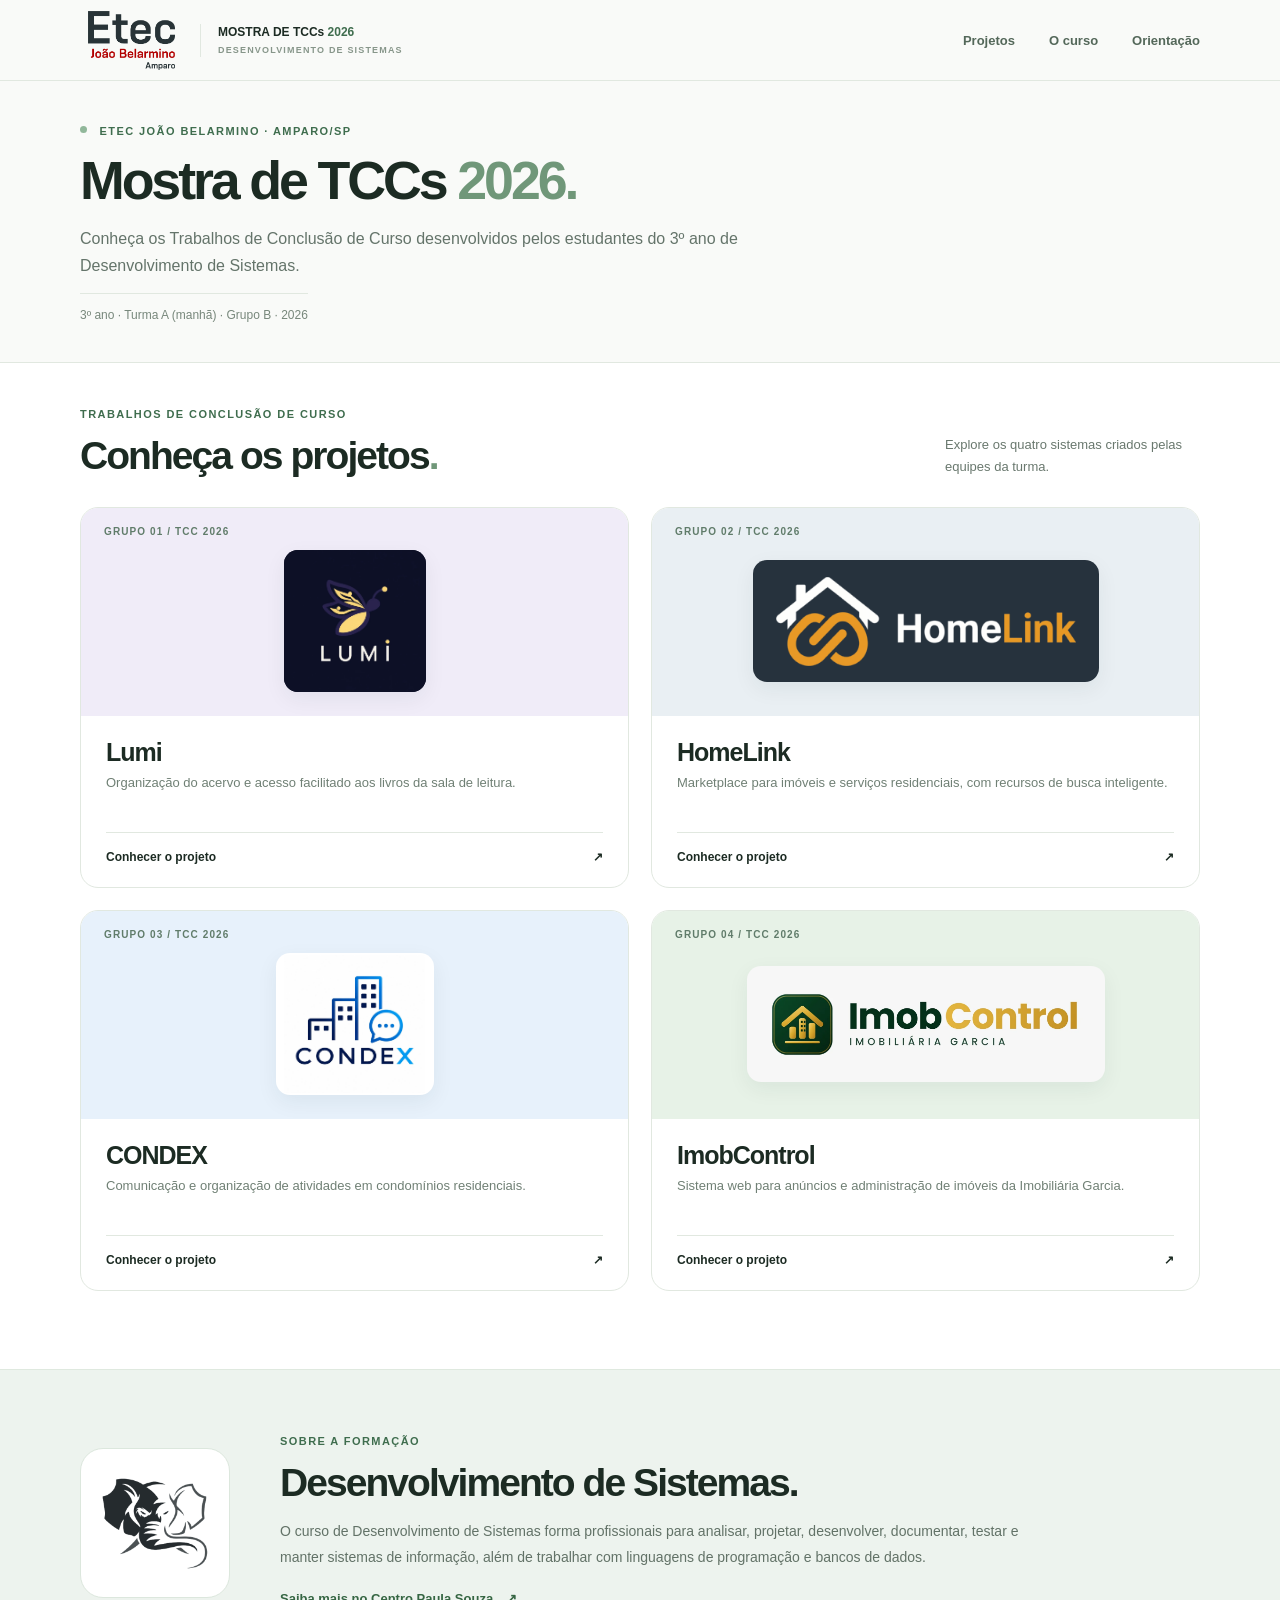
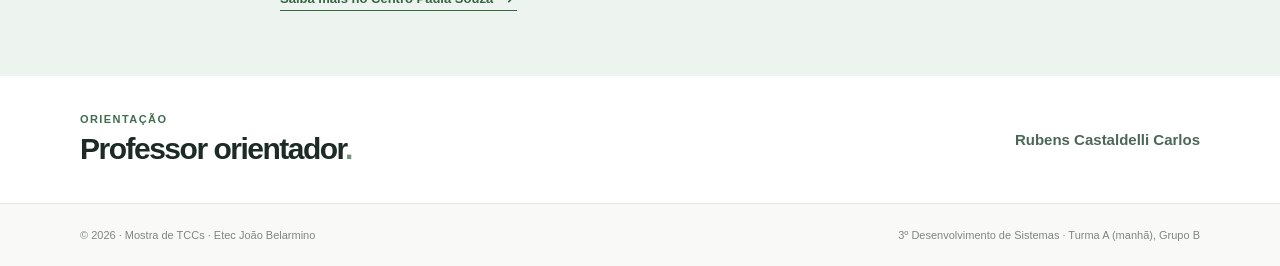
==== index.html @ 837fe692 "Publicação inicial da Mostra de TCCs." ====
<!DOCTYPE html>
<html lang="pt-BR">
<head>
  <meta charset="UTF-8">
  <meta name="viewport" content="width=device-width, initial-scale=1">
  <meta name="theme-color" content="#f9faf8">
  <meta name="description" content="Mostra de TCCs 2026 de Desenvolvimento de Sistemas da Etec João Belarmino. Turma A (manhã), Grupo B.">
  <title>Mostra de TCCs 2026 | Etec João Belarmino</title>
  <link rel="stylesheet" href="css/style.css">
  <script src="js/dados.js" defer></script>
  <script src="js/app.js" defer></script>
</head>
<body data-pagina="inicio">
  <a class="skip-link" href="#conteudo">Ir para o conteúdo</a>

  <!-- Navegação principal; dados e logos em js/dados.js. -->
  <header class="site-header">
    <div class="container header-inner">
      <a class="brand" href="index.html" aria-label="Página inicial da Mostra de TCCs">
        <img class="brand-logo" id="logo-etec" src="assets/img/escola/logo-etec.png" alt="Etec João Belarmino">
        <span class="brand-divider" aria-hidden="true"></span>
        <span class="brand-title">MOSTRA DE TCCs <span>2026</span><small>DESENVOLVIMENTO DE SISTEMAS</small></span>
      </a>
      <nav class="nav" aria-label="Navegação principal">
        <a href="#projetos">Projetos</a>
        <a href="#curso">O curso</a>
        <a href="#orientador">Orientação</a>
      </nav>
    </div>
  </header>

  <main id="conteudo">
    <!-- Abertura compacta da mostra. -->
    <section class="hero container" id="inicio" aria-labelledby="titulo-mostra">
      <div class="hero-copy">
        <p class="eyebrow"><span class="dot" aria-hidden="true"></span> ETEC JOÃO BELARMINO · AMPARO/SP</p>
        <h1 id="titulo-mostra">Mostra de TCCs <span>2026.</span></h1>
        <p class="hero-description">Conheça os Trabalhos de Conclusão de Curso desenvolvidos pelos estudantes do 3º ano de Desenvolvimento de Sistemas.</p>
        <p class="hero-meta" id="identificacao-turma">Turma A (manhã) · Grupo B</p>
      </div>
    </section>

    <!-- Cards preenchidos automaticamente a partir de js/dados.js. -->
    <section class="section project-section" id="projetos" aria-labelledby="titulo-projetos">
      <div class="container">
        <div class="section-heading">
          <div>
            <p class="eyebrow">TRABALHOS DE CONCLUSÃO DE CURSO</p>
            <h2 id="titulo-projetos">Conheça os projetos<span class="accent">.</span></h2>
          </div>
          <p>Explore os quatro sistemas criados pelas equipes da turma.</p>
        </div>
        <div class="project-grid" id="lista-projetos"></div>
      </div>
    </section>

    <!-- Descrição e link oficial do curso configurados em js/dados.js. -->
    <section class="section course-section" id="curso" aria-labelledby="titulo-curso">
      <div class="container course-inner">
        <div class="course-mark">
          <img id="logo-ds" src="assets/img/curso/logo-ds-monocromatica.png" alt="Elefante, símbolo de Desenvolvimento de Sistemas">
        </div>
        <div class="course-copy">
          <p class="eyebrow">SOBRE A FORMAÇÃO</p>
          <h2 id="titulo-curso">Desenvolvimento de Sistemas.</h2>
          <p id="descricao-curso"></p>
          <a id="link-curso" class="link-arrow" href="https://www.cps.sp.gov.br/cursos-etec/desenvolvimento-de-sistemas/" target="_blank" rel="noopener noreferrer">Saiba mais no Centro Paula Souza <span aria-hidden="true">↗</span></a>
        </div>
      </div>
    </section>

    <!-- Identificação textual do professor orientador. -->
    <section class="section mentor-section" id="orientador" aria-labelledby="titulo-orientador">
      <div class="container mentor-inner">
        <div>
          <p class="eyebrow">ORIENTAÇÃO</p>
          <h2 id="titulo-orientador">Professor orientador<span class="accent">.</span></h2>
        </div>
        <p class="mentor-name" id="nome-orientador">Nome do professor orientador</p>
      </div>
    </section>
  </main>

  <footer class="site-footer">
    <div class="container footer-inner">
      <p>© 2026 · Mostra de TCCs · Etec João Belarmino</p>
      <p>3º Desenvolvimento de Sistemas · Turma A (manhã), Grupo B</p>
    </div>
  </footer>
</body>
</html>
---- css/style.css ----
/* Mostra de TCCs 2026 — folha de estilos principal */
:root {
  --page: #f9faf8;
  --surface: #fff;
  --ink: #1c2b23;
  --muted: #69786e;
  --accent: #709779;
  --accent-dark: #3f6d4e;
  --line: #e1e8e0;
  --radius: 18px;
}

/* Base e acessibilidade */
* { box-sizing: border-box; }
html { scroll-behavior: smooth; scroll-padding-top: 28px; }
body { margin: 0; background: var(--page); color: var(--ink); font-family: Inter, "Segoe UI", Arial, sans-serif; -webkit-font-smoothing: antialiased; }
a { color: inherit; text-decoration: none; }
img { display: block; max-width: 100%; }
p, h1, h2, h3 { margin-top: 0; }
a:focus-visible { outline: 3px solid var(--accent); outline-offset: 4px; }
.container { width: min(1120px, calc(100% - 48px)); margin-inline: auto; }
.section { padding-block: 65px; }
.accent { color: var(--accent); }
.eyebrow { font-size: 11px; font-weight: 800; letter-spacing: .13em; color: var(--accent-dark); text-transform: uppercase; margin-bottom: 14px; }
.dot { display: inline-block; width: 7px; height: 7px; border-radius: 50%; background: #91b79a; margin-right: 8px; vertical-align: 2px; }
.skip-link { position: absolute; top: -60px; left: 8px; z-index: 99; background: var(--ink); color: #fff; padding: 10px; }
.skip-link:focus { top: 8px; }

/* Cabeçalho: logo institucional, nome da mostra e navegação */
.site-header { background: #f9faf8; border-bottom: 1px solid var(--line); }
.header-inner { display: flex; align-items: center; justify-content: space-between; gap: 20px; min-height: 80px; }
.brand { display: inline-flex; align-items: center; gap: 17px; min-width: 0; }
.brand-logo { width: 103px; height: 59px; object-fit: contain; flex: none; }
.brand-divider { width: 1px; height: 33px; background: var(--line); flex: none; }
.brand-title { font-size: 12px; font-weight: 900; line-height: 1.4; white-space: nowrap; }
.brand-title > span { color: var(--accent-dark); }
.brand-title small { display: block; color: #87968a; font-size: 9px; font-weight: 700; letter-spacing: .13em; margin-top: 3px; }
.nav { display: flex; gap: clamp(14px, 3vw, 34px); color: #54685a; font-weight: 650; font-size: 13px; }
.nav a:hover, .link-arrow:hover, .detail-nav a:hover { color: var(--accent-dark); }

/* Introdução compacta */
.hero { padding-block: 44px 39px; }
.hero-copy { max-width: 800px; }
.hero h1 { font-size: clamp(38px, 4.2vw, 54px); line-height: 1.09; letter-spacing: -.058em; margin-bottom: 15px; }
.hero h1 span { color: var(--accent); }
.hero-description { max-width: 660px; color: #64746a; font-size: 16px; line-height: 1.72; margin-bottom: 13px; }
.hero-meta { display: inline-block; color: #77877b; border-top: 1px solid var(--line); padding-top: 14px; font-size: 12px; margin-bottom: 0; }

/* Cards de TCC */
.project-section { padding-block: 45px 78px; border-top: 1px solid var(--line); background: var(--surface); }
.section-heading { display: flex; align-items: end; justify-content: space-between; gap: 24px; margin-bottom: 29px; }
.section-heading h2, .course-copy h2, .mentor-inner h2, .detail-text-grid h2 { font-size: clamp(27px, 3.2vw, 39px); letter-spacing: -.05em; line-height: 1.15; margin-bottom: 0; }
.section-heading > p { color: var(--muted); font-size: 13px; line-height: 1.7; max-width: 255px; margin-bottom: 0; }
.project-grid { display: grid; grid-template-columns: repeat(2, minmax(0, 1fr)); gap: 22px; }
.project-card { display: block; background: var(--surface); overflow: hidden; border: 1px solid var(--line); border-radius: var(--radius); transition: transform .2s, box-shadow .2s; }
.project-card:hover { transform: translateY(-4px); box-shadow: 0 14px 30px #21352516; }
.project-cover { position: relative; display: flex; justify-content: center; align-items: center; min-height: 208px; padding: 35px 15px 17px; overflow: hidden; }
.tone-lumi { background: #f0ecf8; }
.tone-homelink { background: #e9eff3; }
.tone-condex { background: #e7f1fb; }
.tone-imobcontrol { background: #e7f2e7; }
.cover-label { position: absolute; top: 18px; left: 23px; z-index: 1; color: #607c6a; font-size: 10px; font-weight: 800; letter-spacing: .11em; }
.project-card-content { padding: 22px 25px 23px; }
.project-card-content h3 { font-size: 25px; letter-spacing: -.04em; margin-bottom: 6px; }
.project-card-content > p { font-size: 13px; line-height: 1.6; color: #708075; min-height: 41px; margin-bottom: 18px; }
.project-card-link { display: flex; justify-content: space-between; border-top: 1px solid var(--line); padding-top: 17px; font-weight: 800; font-size: 12px; }

/* Suportes das logos: centralização sem marca-d'água, cortes ou distorção.
   Fundos escuros favorecem marcas brancas/translúcidas; logos originais não são alteradas. */
.logo-plate { display: flex; justify-content: center; align-items: center; width: min(82%, 345px); height: 133px; padding: 10px 18px; border-radius: 14px; background: #fff; box-shadow: 0 7px 21px #172b2810; overflow: hidden; }
.logo-plate img { width: 100%; height: 100%; object-fit: contain; object-position: center; }
.logo-plate--lumi { width: 142px; height: 142px; padding: 0; background: #0e1127; }
.logo-plate--homelink { background: #26323d; width: min(82%, 346px); height: 122px; padding: 15px 23px; }
.logo-plate--condex { width: 158px; height: 142px; padding: 2px; background: #fff; }
.logo-plate--imobcontrol { width: min(86%, 358px); height: 116px; padding: 12px; background: #f7f7f7; }
.logo-fallback { color: #3f5361; font-weight: 800; font-size: 23px; text-align: center; }

/* Seção do curso e professor orientador */
.course-section { background: #edf3ee; border-top: 1px solid #dfe9df; }
.course-inner { display: grid; grid-template-columns: 160px minmax(0, 1fr); gap: 40px; align-items: center; }
.course-mark { display: grid; place-items: center; width: 150px; height: 150px; padding: 19px; border: 1px solid #dce7dd; border-radius: 23px; background: #fff; }
.course-mark img { width: 100%; height: 100%; object-fit: contain; }
.course-copy { max-width: 755px; }
.course-copy h2 { margin-bottom: 13px; }
.course-copy > p:not(.eyebrow) { font-size: 14px; line-height: 1.8; color: #627267; margin-bottom: 19px; }
.link-arrow { display: inline-flex; align-items: center; gap: 13px; color: #366643; font-weight: 800; font-size: 13px; border-bottom: 1px solid currentColor; padding-bottom: 4px; }
.mentor-section { background: #fff; border-bottom: 1px solid var(--line); padding-block: 37px; }
.mentor-inner { display: flex; align-items: center; justify-content: space-between; gap: 30px; }
.mentor-inner .eyebrow { margin-bottom: 7px; }
.mentor-inner h2 { font-size: clamp(22px, 2.4vw, 30px); }
.mentor-name { font-size: 15px; font-weight: 700; color: #4d6757; margin-bottom: 0; }
.site-footer { color: #7c887e; }
.footer-inner { display: flex; justify-content: space-between; flex-wrap: wrap; gap: 16px; padding-block: 25px; font-size: 11px; }
.footer-inner p { margin-bottom: 0; }

/* Página individual */
.detail-nav { padding-top: 26px; font-size: 13px; color: #607968; font-weight: 750; }
.detail-intro { display: grid; grid-template-columns: minmax(0,1fr) minmax(250px,360px); align-items: center; gap: 40px; padding-block: 50px 60px; }
.detail-heading h1 { font-size: clamp(43px, 6vw, 70px); letter-spacing: -.07em; line-height: 1.07; margin-bottom: 17px; overflow-wrap: anywhere; }
.detail-full-name { font-size: 18px; font-weight: 650; color: #48604f; line-height: 1.45; margin-bottom: 18px; }
.detail-summary { font-size: 14px; line-height: 1.8; color: var(--muted); margin-bottom: 0; max-width: 650px; }
.detail-intro .logo-plate { justify-self: center; width: 100%; max-width: 360px; height: 183px; border-radius: 18px; padding: 15px 22px; }
.detail-intro .logo-plate--lumi { background: #0e1127; }
.detail-intro .logo-plate--condex { background: #fff; }
.detail-intro .logo-plate--imobcontrol { background: #f7f7f7; }
.detail-intro .logo-plate--homelink { background: #26323d; }
.detail-description { padding-block: 58px 60px; background: var(--surface); border-block: 1px solid var(--line); }
.detail-text-grid { display: grid; grid-template-columns: minmax(170px,.8fr) minmax(0,1.8fr); gap: 60px; }
.intro-paragraphs { max-width: 760px; }
.intro-paragraphs p { color: #4d6154; line-height: 1.85; font-size: 14px; margin: 0 0 18px; }
.intro-paragraphs p:last-child { margin: 0; }
.detail-demonstration { padding-block: 67px 80px; }
.screen-grid { display: grid; grid-template-columns: repeat(2,minmax(0,1fr)); gap: 18px; }
.image-slot { position: relative; display: grid; place-items: center; overflow: hidden; }
.image-slot > img { position: absolute; inset: 0; width: 100%; height: 100%; object-fit: contain; }
.image-placeholder { text-align: center; font-weight: 800; color: #809d86; }
.screen-image { min-height: 210px; border-radius: 14px; border: 1px solid var(--line); background: #eef3ee; }
.video-link { margin-top: 20px; }
.team-section { background: #fff; border-block: 1px solid var(--line); }
.team-grid { display: grid; grid-template-columns: repeat(auto-fit,minmax(180px,1fr)); gap: 16px; }
.member-card { display: flex; flex-direction: column; align-items: center; min-width: 0; padding: 15px 12px 20px; border: 1px solid var(--line); border-radius: 14px; text-align: center; background: #fff; }
.member-avatar { width: 100%; height: 155px; max-width: 165px; border-radius: 12px; background: #e5eee6; margin: 0 auto 16px; }
.member-avatar img { object-fit: cover; }
.member-avatar .image-placeholder { font-size: 25px; color: #6e9079; }
.member-info { width: 100%; }
.member-card h3 { font-size: 12px; letter-spacing: .015em; line-height: 1.5; min-height: 38px; margin-bottom: 7px; overflow-wrap: anywhere; }
.member-email { color: var(--accent-dark); font-size: 11px; line-height: 1.6; overflow-wrap: anywhere; text-decoration: underline; text-underline-offset: 3px; }
.detail-bottom { padding-block: 37px 54px; }
.btn { display: inline-block; padding: 12px 17px; border-radius: 10px; color: #fff; background: var(--ink); font-weight: 800; font-size: 12px; }
.btn:hover { background: var(--accent-dark); }
.loading, .not-found { padding-block: 90px; }
.not-found h1 { font-size: 40px; letter-spacing: -.04em; }
.not-found p { color: var(--muted); }

/* Adaptação de layout para tablets */
@media (max-width: 900px) {
  .detail-intro { grid-template-columns: minmax(0,1fr) 265px; gap: 25px; }
  .detail-text-grid { gap: 30px; }
}

/* Adaptação de layout para celulares */
@media (max-width: 650px) {
  .container { width: min(100% - 32px, 1120px); }
  .section { padding-block: 48px; }
  .header-inner { flex-wrap: wrap; gap: 12px; padding-block: 10px; }
  .brand { gap: 11px; }
  .brand-logo { width: 78px; height: 46px; }
  .brand-divider { height: 29px; }
  .brand-title { font-size: 11px; }
  .brand-title small { font-size: 7px; }
  .nav { width: 100%; justify-content: flex-end; gap: 20px; padding-block: 3px; font-size: 12px; }
  .hero { padding-block: 33px 32px; }
  .hero h1 { font-size: clamp(35px, 9vw, 47px); }
  .hero-description { font-size: 14px; }
  .hero-meta { line-height: 1.5; }
  .project-section { padding-top: 39px; }
  .section-heading { display: block; }
  .section-heading > p { max-width: 100%; margin-top: 12px; }
  .project-grid { grid-template-columns: 1fr; gap: 17px; }
  .project-cover { min-height: 184px; }
  .cover-label { left: 19px; top: 15px; }
  .project-card-content { padding: 19px 20px; }
  .logo-plate--homelink { width: min(90%, 340px); }
  .logo-plate--imobcontrol { width: min(92%, 355px); }
  .course-inner { grid-template-columns: 80px minmax(0,1fr); gap: 18px; align-items: start; }
  .course-mark { width: 80px; height: 80px; border-radius: 13px; padding: 10px; }
  .course-copy h2 { font-size: 26px; }
  .course-copy > p:not(.eyebrow) { font-size: 13px; }
  .mentor-inner { display: block; }
  .mentor-name { margin-top: 15px; }
  .footer-inner { display: block; line-height: 1.7; }
  .footer-inner p + p { margin-top: 4px; }
  .detail-nav { padding-top: 20px; }
  .detail-intro { display: flex; flex-direction: column-reverse; align-items: stretch; gap: 27px; padding-block: 32px 43px; }
  .detail-heading h1 { font-size: 45px; }
  .detail-intro .logo-plate { align-self: center; max-width: 380px; height: 155px; }
  .detail-text-grid { grid-template-columns: 1fr; gap: 22px; }
  .detail-description { padding-block: 48px; }
  .intro-paragraphs p { font-size: 13.5px; line-height: 1.78; }
  .screen-grid { grid-template-columns: 1fr; }
  .screen-image { min-height: 175px; }
  .team-grid { grid-template-columns: repeat(2,minmax(0,1fr)); gap: 11px; }
  .member-avatar { height: 133px; }
  .member-card { padding: 9px 9px 15px; }
  .member-card h3 { font-size: 11.5px; }
  .member-email { font-size: 10px; }
  .detail-bottom { padding-block: 29px 42px; }
}

@media (max-width: 360px) {
  .brand-title { font-size: 10px; }
  .nav { gap: 12px; }
  .course-inner { grid-template-columns: 1fr; }
  .course-mark { width: 82px; height: 82px; }
  .project-cover { padding-inline: 8px; }
}

@media (prefers-reduced-motion: reduce) {
  html { scroll-behavior: auto; }
  .project-card { transition: none; }
}
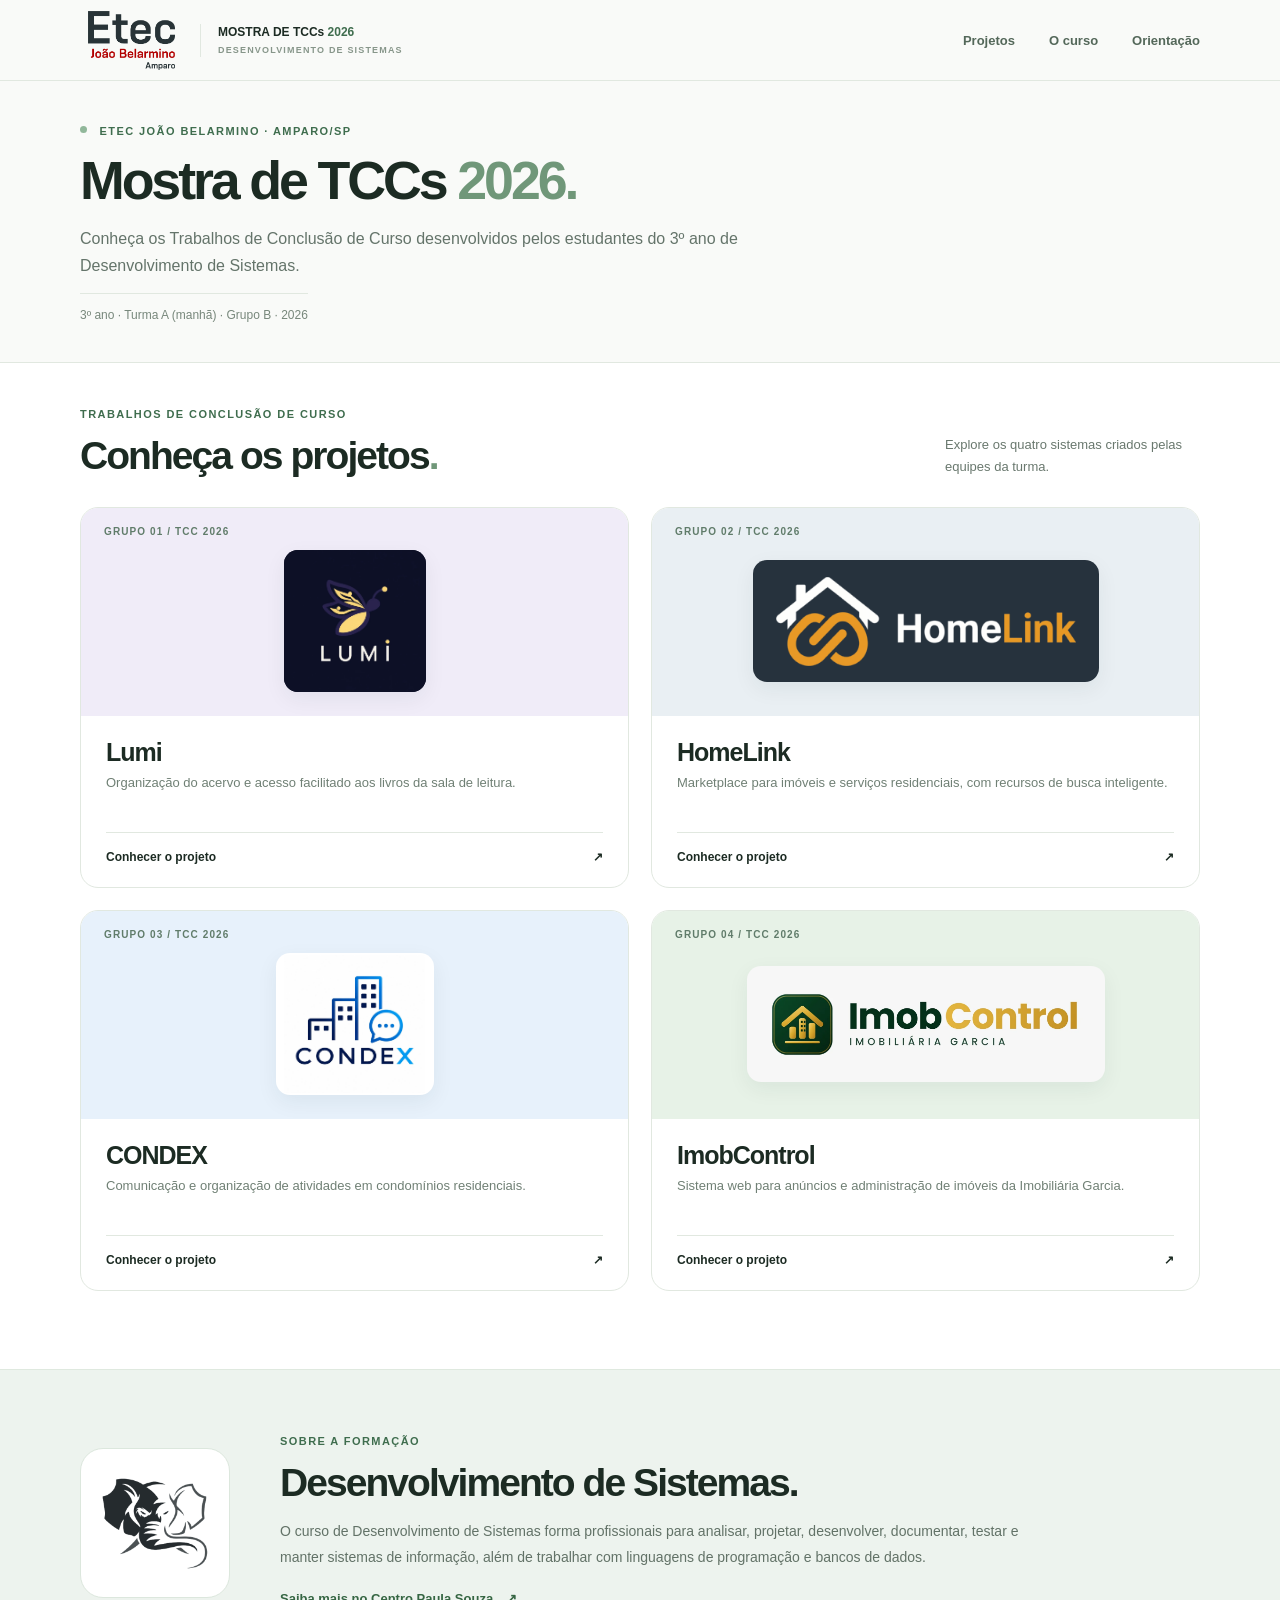
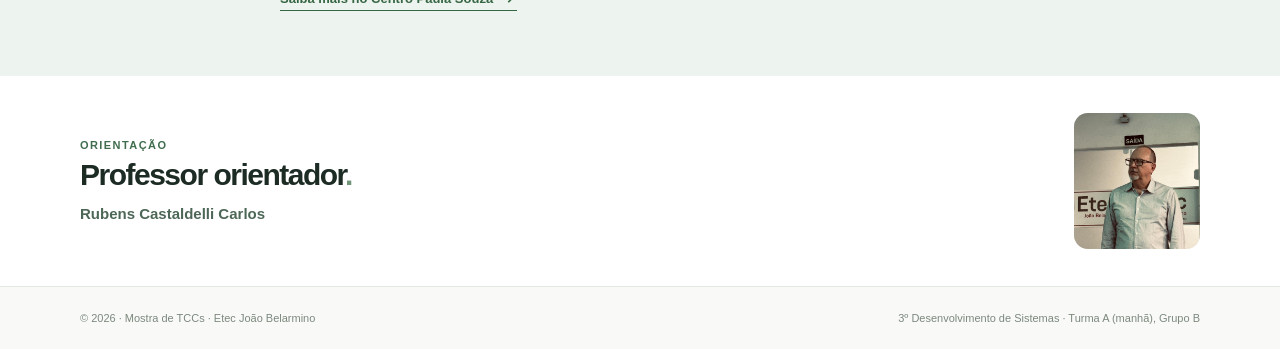
==== commit a27515a7: "Adicionando foto do professor orientador" ====
--- a/index.html
+++ b/index.html
@@ -69,14 +69,19 @@
       </div>
     </section>
 
-    <!-- Identificação textual do professor orientador. -->
+    <!-- Orientação: foto original exibida com recorte visual responsivo. -->
     <section class="section mentor-section" id="orientador" aria-labelledby="titulo-orientador">
       <div class="container mentor-inner">
-        <div>
+        <div class="mentor-copy">
           <p class="eyebrow">ORIENTAÇÃO</p>
           <h2 id="titulo-orientador">Professor orientador<span class="accent">.</span></h2>
+          <p class="mentor-name" id="nome-orientador">Rubens Castaldelli Carlos</p>
         </div>
-        <p class="mentor-name" id="nome-orientador">Nome do professor orientador</p>
+        <div class="mentor-photo-frame">
+          <img class="mentor-photo" src="assets/img/orientador/rubens.jpeg"
+               alt="Professor Rubens Castaldelli Carlos, orientador dos TCCs"
+               width="126" height="136" loading="lazy">
+        </div>
       </div>
     </section>
   </main>
--- a/css/style.css
+++ b/css/style.css
@@ -88,7 +88,11 @@
 .mentor-inner { display: flex; align-items: center; justify-content: space-between; gap: 30px; }
 .mentor-inner .eyebrow { margin-bottom: 7px; }
 .mentor-inner h2 { font-size: clamp(22px, 2.4vw, 30px); }
-.mentor-name { font-size: 15px; font-weight: 700; color: #4d6757; margin-bottom: 0; }
+.mentor-name { font-size: 15px; font-weight: 700; color: #4d6757; margin: 12px 0 0; }
+/* Fotografia do orientador: imagem original, apenas enquadrada com CSS. */
+.mentor-copy { min-width: 0; }
+.mentor-photo-frame { width: 126px; height: 136px; border-radius: 14px; overflow: hidden; flex: none; background: #e7ede8; }
+.mentor-photo { width: 100%; height: 100%; object-fit: cover; object-position: center 40%; }
 .site-footer { color: #7c887e; }
 .footer-inner { display: flex; justify-content: space-between; flex-wrap: wrap; gap: 16px; padding-block: 25px; font-size: 11px; }
 .footer-inner p { margin-bottom: 0; }
@@ -118,13 +122,15 @@
 .video-link { margin-top: 20px; }
 .team-section { background: #fff; border-block: 1px solid var(--line); }
 .team-grid { display: grid; grid-template-columns: repeat(auto-fit,minmax(180px,1fr)); gap: 16px; }
-.member-card { display: flex; flex-direction: column; align-items: center; min-width: 0; padding: 15px 12px 20px; border: 1px solid var(--line); border-radius: 14px; text-align: center; background: #fff; }
-.member-avatar { width: 100%; height: 155px; max-width: 165px; border-radius: 12px; background: #e5eee6; margin: 0 auto 16px; }
+/* Cartão compacto: foto + nome + função + e-mail, sem espaço artificial entre textos. */
+.member-card { display: flex; flex-direction: column; align-items: center; min-width: 0; padding: 14px 12px 16px; border: 1px solid var(--line); border-radius: 14px; text-align: center; background: #fff; }
+.member-avatar { width: 100%; height: 155px; max-width: 165px; border-radius: 12px; background: #e5eee6; margin: 0 auto 13px; }
 .member-avatar img { object-fit: cover; }
 .member-avatar .image-placeholder { font-size: 25px; color: #6e9079; }
-.member-info { width: 100%; }
-.member-card h3 { font-size: 12px; letter-spacing: .015em; line-height: 1.5; min-height: 38px; margin-bottom: 7px; overflow-wrap: anywhere; }
-.member-email { color: var(--accent-dark); font-size: 11px; line-height: 1.6; overflow-wrap: anywhere; text-decoration: underline; text-underline-offset: 3px; }
+.member-info { display: flex; flex-direction: column; align-items: center; gap: 5px; width: 100%; }
+.member-card h3 { font-size: 12px; letter-spacing: .015em; line-height: 1.35; margin: 0; overflow-wrap: anywhere; }
+.member-role { margin: 0; color: #687b6e; font-size: 11px; line-height: 1.38; overflow-wrap: anywhere; }
+.member-email { color: var(--accent-dark); font-size: 11px; line-height: 1.45; overflow-wrap: anywhere; text-decoration: underline; text-underline-offset: 3px; }
 .detail-bottom { padding-block: 37px 54px; }
 .btn { display: inline-block; padding: 12px 17px; border-radius: 10px; color: #fff; background: var(--ink); font-weight: 800; font-size: 12px; }
 .btn:hover { background: var(--accent-dark); }
@@ -166,8 +172,10 @@
   .course-mark { width: 80px; height: 80px; border-radius: 13px; padding: 10px; }
   .course-copy h2 { font-size: 26px; }
   .course-copy > p:not(.eyebrow) { font-size: 13px; }
-  .mentor-inner { display: block; }
-  .mentor-name { margin-top: 15px; }
+  .mentor-inner { display: grid; grid-template-columns: minmax(0, 1fr) 104px; align-items: center; gap: 18px; }
+  .mentor-inner h2 { font-size: clamp(22px, 5.8vw, 28px); }
+  .mentor-name { margin-top: 10px; font-size: 13px; }
+  .mentor-photo-frame { width: 104px; height: 120px; border-radius: 12px; }
   .footer-inner { display: block; line-height: 1.7; }
   .footer-inner p + p { margin-top: 4px; }
   .detail-nav { padding-top: 20px; }
@@ -180,14 +188,20 @@
   .screen-grid { grid-template-columns: 1fr; }
   .screen-image { min-height: 175px; }
   .team-grid { grid-template-columns: repeat(2,minmax(0,1fr)); gap: 11px; }
-  .member-avatar { height: 133px; }
-  .member-card { padding: 9px 9px 15px; }
+  .member-avatar { height: 128px; margin-bottom: 10px; }
+  .member-card { padding: 9px 8px 13px; }
+  .member-info { gap: 5px; }
   .member-card h3 { font-size: 11.5px; }
+  .member-role { font-size: 10.5px; }
   .member-email { font-size: 10px; }
   .detail-bottom { padding-block: 29px 42px; }
 }
 
 @media (max-width: 360px) {
+  .mentor-inner { grid-template-columns: minmax(0, 1fr) 84px; gap: 12px; }
+  .mentor-photo-frame { width: 84px; height: 106px; }
+  .mentor-inner h2 { font-size: 21px; }
+
   .brand-title { font-size: 10px; }
   .nav { gap: 12px; }
   .course-inner { grid-template-columns: 1fr; }
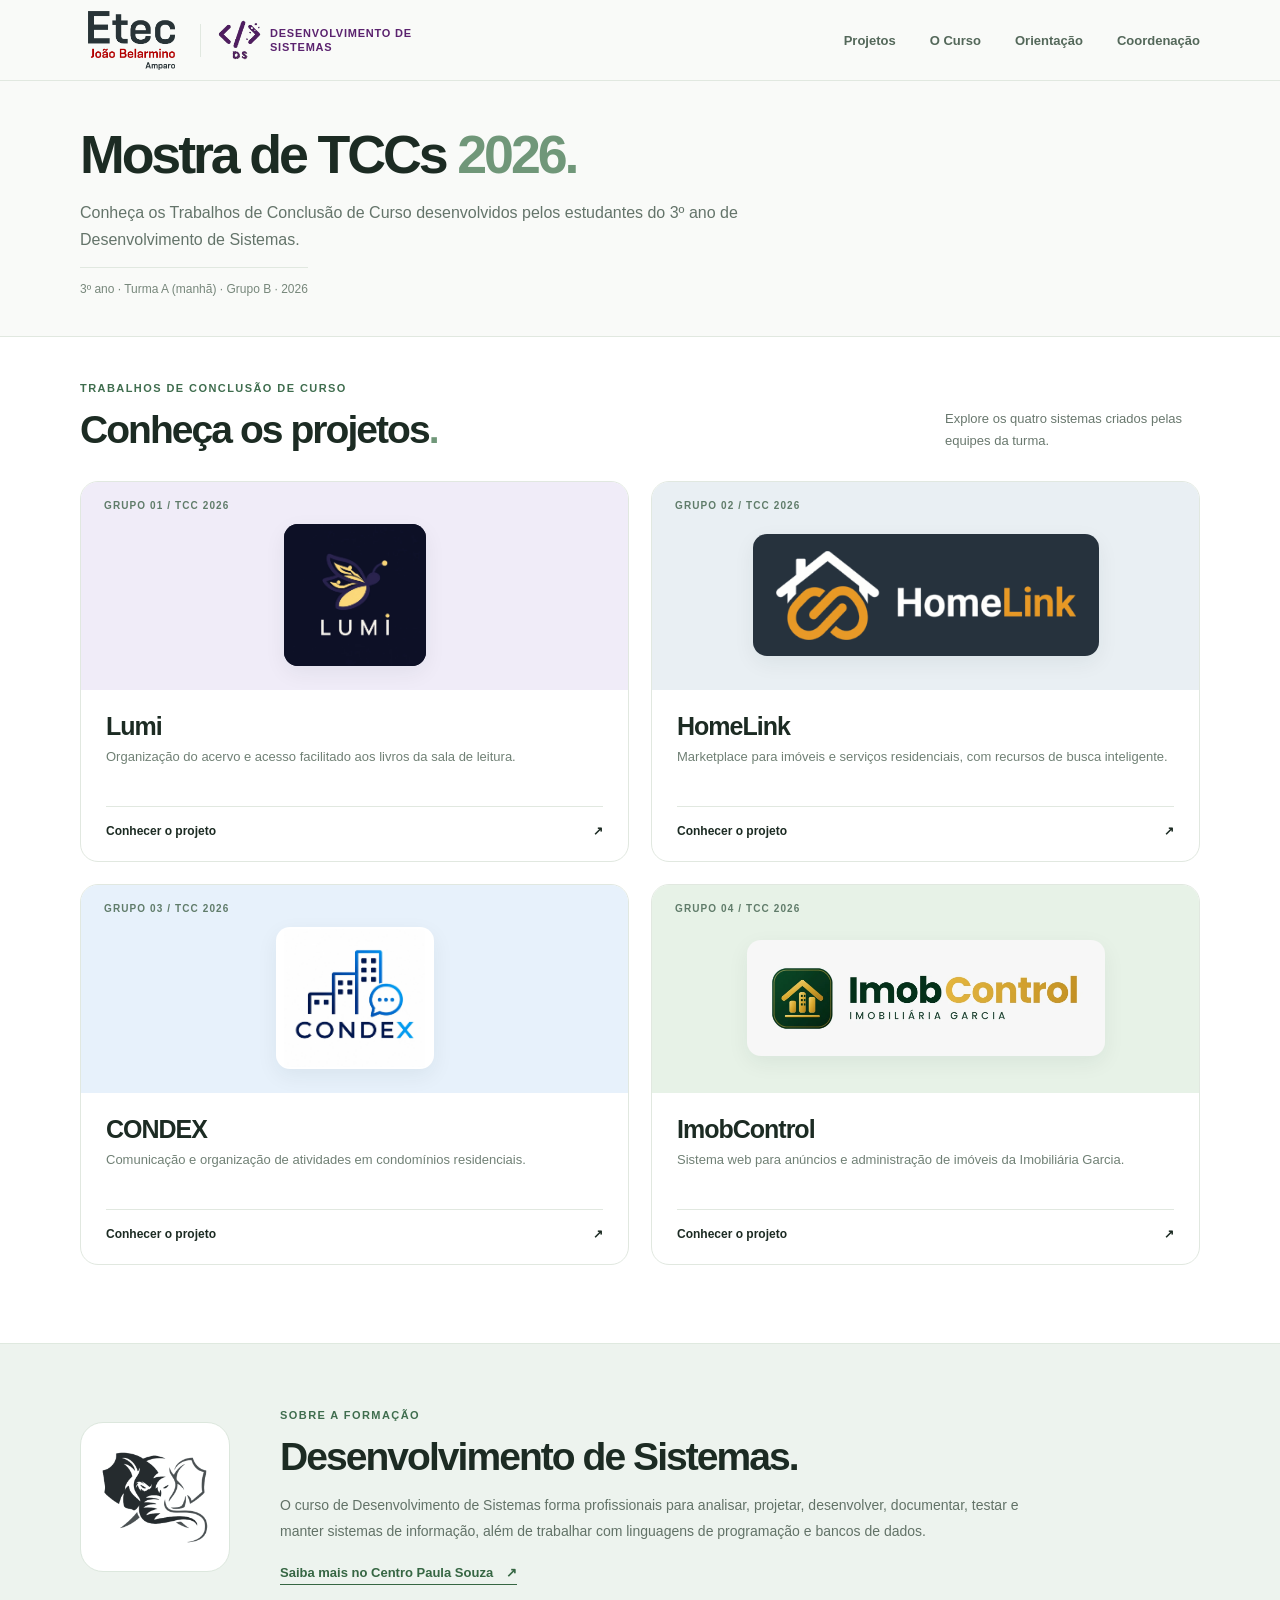
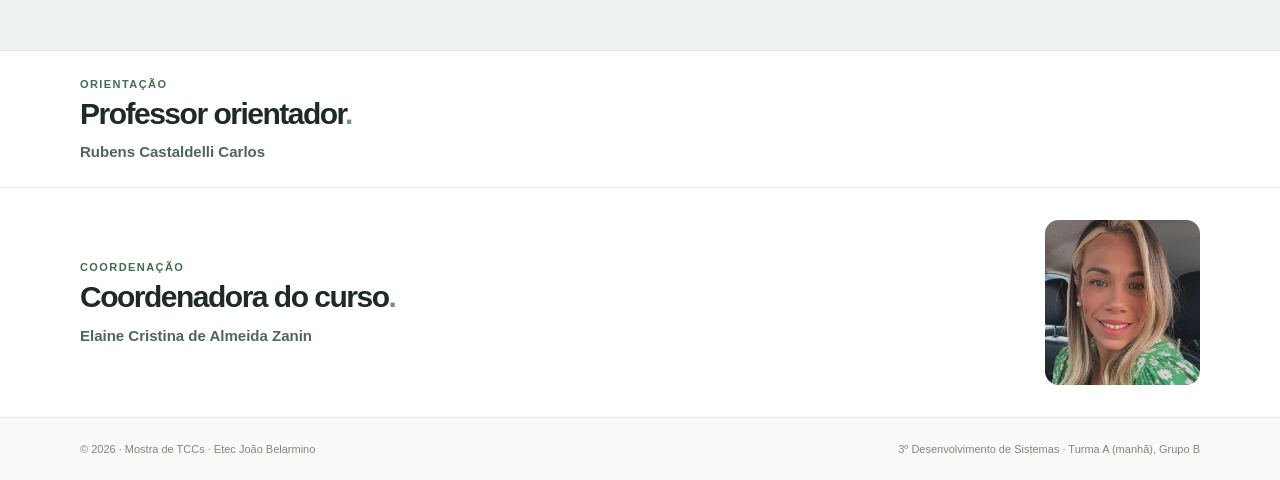
==== commit c4c90eee: "Alterações gerais" ====
--- a/index.html
+++ b/index.html
@@ -16,15 +16,19 @@
   <!-- Navegação principal; dados e logos em js/dados.js. -->
   <header class="site-header">
     <div class="container header-inner">
-      <a class="brand" href="index.html" aria-label="Página inicial da Mostra de TCCs">
+      <a class="brand" href="index.html" aria-label="Página inicial da Mostra de TCCs 2026">
         <img class="brand-logo" id="logo-etec" src="assets/img/escola/logo-etec.png" alt="Etec João Belarmino">
         <span class="brand-divider" aria-hidden="true"></span>
-        <span class="brand-title">MOSTRA DE TCCs <span>2026</span><small>DESENVOLVIMENTO DE SISTEMAS</small></span>
+        <span class="brand-course">
+          <img class="brand-course-logo" src="assets/img/curso/logo-ds-roxa.png" alt="" aria-hidden="true">
+          <span class="brand-course-name">Desenvolvimento de Sistemas</span>
+        </span>
       </a>
       <nav class="nav" aria-label="Navegação principal">
         <a href="#projetos">Projetos</a>
-        <a href="#curso">O curso</a>
-        <a href="#orientador">Orientação</a>
+        <a href="#curso">O Curso</a>
+        <a href="#orientacao">Orientação</a>
+        <a href="#coordenacao">Coordenação</a>
       </nav>
     </div>
   </header>
@@ -33,7 +37,6 @@
     <!-- Abertura compacta da mostra. -->
     <section class="hero container" id="inicio" aria-labelledby="titulo-mostra">
       <div class="hero-copy">
-        <p class="eyebrow"><span class="dot" aria-hidden="true"></span> ETEC JOÃO BELARMINO · AMPARO/SP</p>
         <h1 id="titulo-mostra">Mostra de TCCs <span>2026.</span></h1>
         <p class="hero-description">Conheça os Trabalhos de Conclusão de Curso desenvolvidos pelos estudantes do 3º ano de Desenvolvimento de Sistemas.</p>
         <p class="hero-meta" id="identificacao-turma">Turma A (manhã) · Grupo B</p>
@@ -69,18 +72,29 @@
       </div>
     </section>
 
-    <!-- Orientação: foto original exibida com recorte visual responsivo. -->
-    <section class="section mentor-section" id="orientador" aria-labelledby="titulo-orientador">
+    <!-- Orientação: nome do professor, sem fotografia por enquanto. -->
+    <section class="section mentor-section" id="orientacao" aria-labelledby="titulo-orientador">
       <div class="container mentor-inner">
         <div class="mentor-copy">
           <p class="eyebrow">ORIENTAÇÃO</p>
           <h2 id="titulo-orientador">Professor orientador<span class="accent">.</span></h2>
-          <p class="mentor-name" id="nome-orientador">Rubens Castaldelli Carlos</p>
+          <p class="mentor-name">Rubens Castaldelli Carlos</p>
         </div>
-        <div class="mentor-photo-frame">
-          <img class="mentor-photo" src="assets/img/orientador/rubens.jpeg"
-               alt="Professor Rubens Castaldelli Carlos, orientador dos TCCs"
-               width="126" height="136" loading="lazy">
+      </div>
+    </section>
+
+    <!-- Coordenação do curso: foto da professora coordenadora. -->
+    <section class="section coordinator-section" id="coordenacao" aria-labelledby="titulo-coordenadora">
+      <div class="container coordinator-inner">
+        <div class="coordinator-copy">
+          <p class="eyebrow">COORDENAÇÃO</p>
+          <h2 id="titulo-coordenadora">Coordenadora do curso<span class="accent">.</span></h2>
+          <p class="coordinator-name" id="nome-coordenadora">Elaine Cristina de Almeida Zanin</p>
+        </div>
+        <div class="coordinator-photo-frame">
+          <img class="coordinator-photo" src="assets/img/coordenacao/elaine.webp"
+               alt="Professora Elaine Cristina de Almeida Zanin, coordenadora do curso"
+               width="155" height="165" loading="lazy">
         </div>
       </div>
     </section>
--- a/css/style.css
+++ b/css/style.css
@@ -6,6 +6,7 @@
   --muted: #69786e;
   --accent: #709779;
   --accent-dark: #3f6d4e;
+  --course-purple: #5b236f;
   --line: #e1e8e0;
   --radius: 18px;
 }
@@ -26,15 +27,15 @@
 .skip-link { position: absolute; top: -60px; left: 8px; z-index: 99; background: var(--ink); color: #fff; padding: 10px; }
 .skip-link:focus { top: 8px; }
 
-/* Cabeçalho: logo institucional, nome da mostra e navegação */
+/* Cabeçalho: identidade da escola e do curso, com navegação */
 .site-header { background: #f9faf8; border-bottom: 1px solid var(--line); }
 .header-inner { display: flex; align-items: center; justify-content: space-between; gap: 20px; min-height: 80px; }
 .brand { display: inline-flex; align-items: center; gap: 17px; min-width: 0; }
 .brand-logo { width: 103px; height: 59px; object-fit: contain; flex: none; }
 .brand-divider { width: 1px; height: 33px; background: var(--line); flex: none; }
-.brand-title { font-size: 12px; font-weight: 900; line-height: 1.4; white-space: nowrap; }
-.brand-title > span { color: var(--accent-dark); }
-.brand-title small { display: block; color: #87968a; font-size: 9px; font-weight: 700; letter-spacing: .13em; margin-top: 3px; }
+.brand-course { display: inline-flex; align-items: center; gap: 9px; min-width: 0; }
+.brand-course-logo { width: 43px; height: 43px; object-fit: contain; flex: none; }
+.brand-course-name { max-width: 155px; color: var(--course-purple); font-size: 11px; font-weight: 850; line-height: 1.3; letter-spacing: .07em; text-transform: uppercase; }
 .nav { display: flex; gap: clamp(14px, 3vw, 34px); color: #54685a; font-weight: 650; font-size: 13px; }
 .nav a:hover, .link-arrow:hover, .detail-nav a:hover { color: var(--accent-dark); }
 
@@ -49,7 +50,7 @@
 /* Cards de TCC */
 .project-section { padding-block: 45px 78px; border-top: 1px solid var(--line); background: var(--surface); }
 .section-heading { display: flex; align-items: end; justify-content: space-between; gap: 24px; margin-bottom: 29px; }
-.section-heading h2, .course-copy h2, .mentor-inner h2, .detail-text-grid h2 { font-size: clamp(27px, 3.2vw, 39px); letter-spacing: -.05em; line-height: 1.15; margin-bottom: 0; }
+.section-heading h2, .course-copy h2, .coordinator-inner h2, .detail-text-grid h2 { font-size: clamp(27px, 3.2vw, 39px); letter-spacing: -.05em; line-height: 1.15; margin-bottom: 0; }
 .section-heading > p { color: var(--muted); font-size: 13px; line-height: 1.7; max-width: 255px; margin-bottom: 0; }
 .project-grid { display: grid; grid-template-columns: repeat(2, minmax(0, 1fr)); gap: 22px; }
 .project-card { display: block; background: var(--surface); overflow: hidden; border: 1px solid var(--line); border-radius: var(--radius); transition: transform .2s, box-shadow .2s; }
@@ -75,7 +76,7 @@
 .logo-plate--imobcontrol { width: min(86%, 358px); height: 116px; padding: 12px; background: #f7f7f7; }
 .logo-fallback { color: #3f5361; font-weight: 800; font-size: 23px; text-align: center; }
 
-/* Seção do curso e professor orientador */
+/* Seção do curso, orientação e coordenação */
 .course-section { background: #edf3ee; border-top: 1px solid #dfe9df; }
 .course-inner { display: grid; grid-template-columns: 160px minmax(0, 1fr); gap: 40px; align-items: center; }
 .course-mark { display: grid; place-items: center; width: 150px; height: 150px; padding: 19px; border: 1px solid #dce7dd; border-radius: 23px; background: #fff; }
@@ -84,15 +85,29 @@
 .course-copy h2 { margin-bottom: 13px; }
 .course-copy > p:not(.eyebrow) { font-size: 14px; line-height: 1.8; color: #627267; margin-bottom: 19px; }
 .link-arrow { display: inline-flex; align-items: center; gap: 13px; color: #366643; font-weight: 800; font-size: 13px; border-bottom: 1px solid currentColor; padding-bottom: 4px; }
-.mentor-section { background: #fff; border-bottom: 1px solid var(--line); padding-block: 37px; }
-.mentor-inner { display: flex; align-items: center; justify-content: space-between; gap: 30px; }
-.mentor-inner .eyebrow { margin-bottom: 7px; }
-.mentor-inner h2 { font-size: clamp(22px, 2.4vw, 30px); }
-.mentor-name { font-size: 15px; font-weight: 700; color: #4d6757; margin: 12px 0 0; }
-/* Fotografia do orientador: imagem original, apenas enquadrada com CSS. */
+.mentor-section { background: #fff; border-top: 1px solid var(--line); padding-block: 27px; }
+.mentor-inner { display: flex; align-items: center; justify-content: flex-start; }
 .mentor-copy { min-width: 0; }
-.mentor-photo-frame { width: 126px; height: 136px; border-radius: 14px; overflow: hidden; flex: none; background: #e7ede8; }
-.mentor-photo { width: 100%; height: 100%; object-fit: cover; object-position: center 40%; }
+.mentor-inner .eyebrow, .coordinator-inner .eyebrow { margin-bottom: 7px; }
+.mentor-inner h2, .coordinator-inner h2 { font-size: clamp(22px, 2.4vw, 30px); letter-spacing: -.05em; line-height: 1.15; margin-bottom: 0; }
+.mentor-name, .coordinator-name { font-size: 15px; font-weight: 700; color: #4d6757; margin: 12px 0 0; }
+.coordinator-section { background: #fff; border-top: 1px solid var(--line); border-bottom: 1px solid var(--line); padding-block: 32px; }
+.coordinator-inner { display: flex; align-items: center; justify-content: space-between; gap: 30px; }
+.coordinator-copy { min-width: 0; }
+.coordinator-photo-frame {
+  width: 155px;
+  height: 165px;
+  border-radius: 14px;
+  overflow: hidden;
+  flex: none;
+  background: #e7ede8;
+}
+.coordinator-photo {
+  width: 100%;
+  height: 100%;
+  object-fit: cover;
+  object-position: center 34%;
+}
 .site-footer { color: #7c887e; }
 .footer-inner { display: flex; justify-content: space-between; flex-wrap: wrap; gap: 16px; padding-block: 25px; font-size: 11px; }
 .footer-inner p { margin-bottom: 0; }
@@ -111,7 +126,7 @@
 .detail-description { padding-block: 58px 60px; background: var(--surface); border-block: 1px solid var(--line); }
 .detail-text-grid { display: grid; grid-template-columns: minmax(170px,.8fr) minmax(0,1.8fr); gap: 60px; }
 .intro-paragraphs { max-width: 760px; }
-.intro-paragraphs p { color: #4d6154; line-height: 1.85; font-size: 14px; margin: 0 0 18px; }
+.intro-paragraphs p { color: #4d6154; font-size: 14px; line-height: 1.5; text-align: justify; text-justify: inter-word; text-indent: 1.25cm; hyphens: auto; margin: 0 0 18px; }
 .intro-paragraphs p:last-child { margin: 0; }
 .detail-demonstration { padding-block: 67px 80px; }
 .screen-grid { display: grid; grid-template-columns: repeat(2,minmax(0,1fr)); gap: 18px; }
@@ -152,8 +167,9 @@
   .brand { gap: 11px; }
   .brand-logo { width: 78px; height: 46px; }
   .brand-divider { height: 29px; }
-  .brand-title { font-size: 11px; }
-  .brand-title small { font-size: 7px; }
+  .brand-course { gap: 7px; }
+  .brand-course-logo { width: 35px; height: 35px; }
+  .brand-course-name { max-width: 128px; font-size: 8px; letter-spacing: .07em; }
   .nav { width: 100%; justify-content: flex-end; gap: 20px; padding-block: 3px; font-size: 12px; }
   .hero { padding-block: 33px 32px; }
   .hero h1 { font-size: clamp(35px, 9vw, 47px); }
@@ -172,10 +188,11 @@
   .course-mark { width: 80px; height: 80px; border-radius: 13px; padding: 10px; }
   .course-copy h2 { font-size: 26px; }
   .course-copy > p:not(.eyebrow) { font-size: 13px; }
-  .mentor-inner { display: grid; grid-template-columns: minmax(0, 1fr) 104px; align-items: center; gap: 18px; }
-  .mentor-inner h2 { font-size: clamp(22px, 5.8vw, 28px); }
-  .mentor-name { margin-top: 10px; font-size: 13px; }
-  .mentor-photo-frame { width: 104px; height: 120px; border-radius: 12px; }
+  .mentor-section { padding-block: 25px; }
+  .mentor-inner h2, .coordinator-inner h2 { font-size: clamp(22px, 5.8vw, 28px); }
+  .mentor-name, .coordinator-name { margin-top: 10px; font-size: 13px; }
+  .coordinator-inner { display: grid; grid-template-columns: minmax(0, 1fr) 104px; align-items: center; gap: 18px; }
+  .coordinator-photo-frame { width: 104px; height: 120px; border-radius: 12px; }
   .footer-inner { display: block; line-height: 1.7; }
   .footer-inner p + p { margin-top: 4px; }
   .detail-nav { padding-top: 20px; }
@@ -184,7 +201,7 @@
   .detail-intro .logo-plate { align-self: center; max-width: 380px; height: 155px; }
   .detail-text-grid { grid-template-columns: 1fr; gap: 22px; }
   .detail-description { padding-block: 48px; }
-  .intro-paragraphs p { font-size: 13.5px; line-height: 1.78; }
+  .intro-paragraphs p { font-size: 13.5px; line-height: 1.5; }
   .screen-grid { grid-template-columns: 1fr; }
   .screen-image { min-height: 175px; }
   .team-grid { grid-template-columns: repeat(2,minmax(0,1fr)); gap: 11px; }
@@ -198,11 +215,12 @@
 }
 
 @media (max-width: 360px) {
-  .mentor-inner { grid-template-columns: minmax(0, 1fr) 84px; gap: 12px; }
-  .mentor-photo-frame { width: 84px; height: 106px; }
-  .mentor-inner h2 { font-size: 21px; }
-
-  .brand-title { font-size: 10px; }
+  .coordinator-inner { grid-template-columns: minmax(0, 1fr) 84px; gap: 12px; }
+  .coordinator-photo-frame { width: 84px; height: 106px; }
+  .coordinator-inner h2 { font-size: 21px; }
+
+  .brand-course-logo { width: 32px; height: 32px; }
+  .brand-course-name { max-width: 118px; font-size: 7.5px; }
   .nav { gap: 12px; }
   .course-inner { grid-template-columns: 1fr; }
   .course-mark { width: 82px; height: 82px; }
